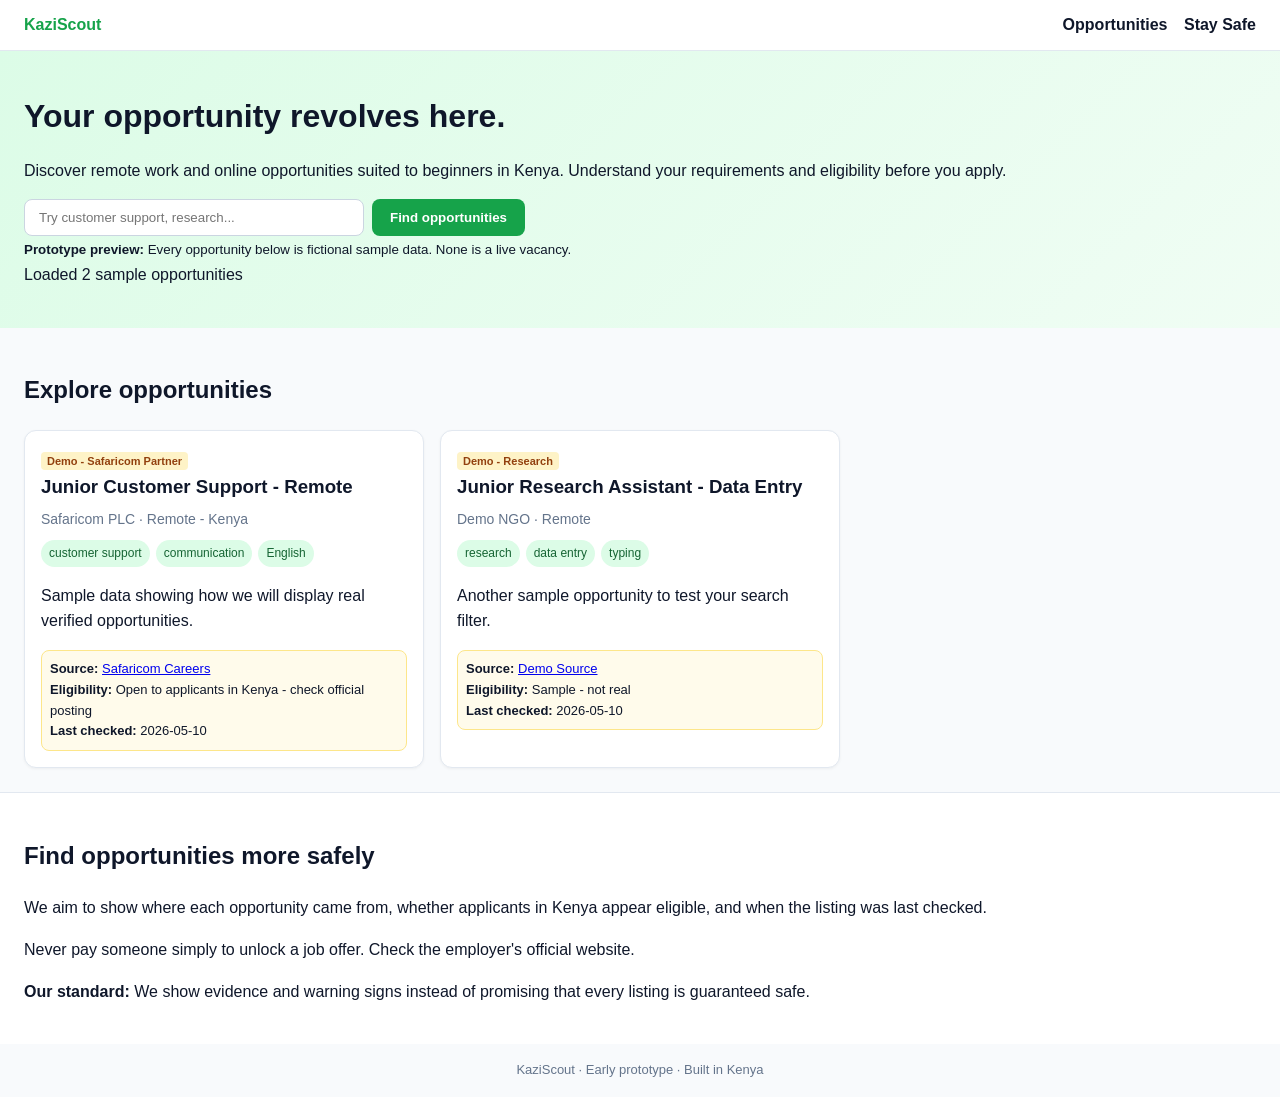
==== index.html @ 56556f4b "first commit" ====
<!DOCTYPE html>
<html lang="en">
<head>
<meta charset="UTF-8">
<meta name="viewport" content="width=device-width, initial-scale=1.0">
<title>KaziScout</title>
<link rel="stylesheet" href="style.css">
</head>
<body>
<header>
  <div class="logo">KaziScout</div>
  <nav><a href="#jobs">Opportunities</a> <a href="#safe">Stay Safe</a></nav>
</header>
<section class="hero">
  <h1>Your opportunity revolves here.</h1>
  <p>Discover remote work and online opportunities suited to beginners in Kenya. Understand your requirements and eligibility before you apply.</p>
  <form id="search-form">
    <input id="search-input" type="text" placeholder="Try customer support, research...">
    <button type="submit">Find opportunities</button>
  </form>
  <small><strong>Prototype preview:</strong> Every opportunity below is fictional sample data. None is a live vacancy.</small>
  <div id="search-status"></div>
</section>

<section id="jobs">
  <h2>Explore opportunities</h2>
  <div class="jobs"></div>
</section>

<section id="safe">
  <h2>Find opportunities more safely</h2>
  <p>We aim to show where each opportunity came from, whether applicants in Kenya appear eligible, and when the listing was last checked.</p>
  <p>Never pay someone simply to unlock a job offer. Check the employer's official website.</p>
  <p><strong>Our standard:</strong> We show evidence and warning signs instead of promising that every listing is guaranteed safe.</p>
</section>

<footer>KaziScout · Early prototype · Built in Kenya</footer>

<script src="script.js"></script>
</body>
</html>
---- style.css ----
*{box-sizing:border-box}body{font-family:Arial,sans-serif;margin:0;background:#f8fafc;color:#0f172a;line-height:1.6}
header{background:#ffffff;padding:12px 24px;display:flex;justify-content:space-between;border-bottom:1px solid #e2e8f0;position:sticky;top:0}
.logo{font-weight:800;color:#16a34a}nav a{margin-left:12px;text-decoration:none;color:#0f172a;font-weight:600}
.hero{padding:40px 24px;background:linear-gradient(135deg,#dcfce7,#f0fdf4)}
.hero h1{font-size:32px;margin:0 0 12px}#search-form{margin-top:16px;display:flex;gap:8px}
#search-form input{padding:10px 14px;border:1px solid #cbd5e1;border-radius:8px;flex:1;max-width:340px}
#search-form button{background:#16a34a;color:white;border:none;padding:10px 18px;border-radius:8px;cursor:pointer;font-weight:700}
#jobs{padding:24px}.jobs{display:grid;grid-template-columns:repeat(auto-fill,minmax(300px,1fr));gap:16px;margin-top:16px}
.job-card{background:white;border:1px solid #e2e8f0;border-radius:12px;padding:16px;box-shadow:0 1px 3px rgba(0,0,0,0.05)}
.job-card h3{margin:0 0 6px}.job-type{color:#64748b;font-size:14px}.tags{margin:8px 0}.tag{background:#dcfce7;color:#166534;padding:4px 8px;border-radius:20px;font-size:12px;margin-right:6px;display:inline-block}
.verification{background:#fffbeb;border:1px solid #fde68a;padding:8px;border-radius:8px;font-size:13px;margin-top:10px}
.demo-label{background:#fef3c7;color:#92400e;font-size:11px;padding:3px 6px;border-radius:4px;font-weight:700}
#safe{padding:24px;background:#ffffff;border-top:1px solid #e2e8f0}footer{padding:16px 24px;text-align:center;color:#64748b;font-size:13px}
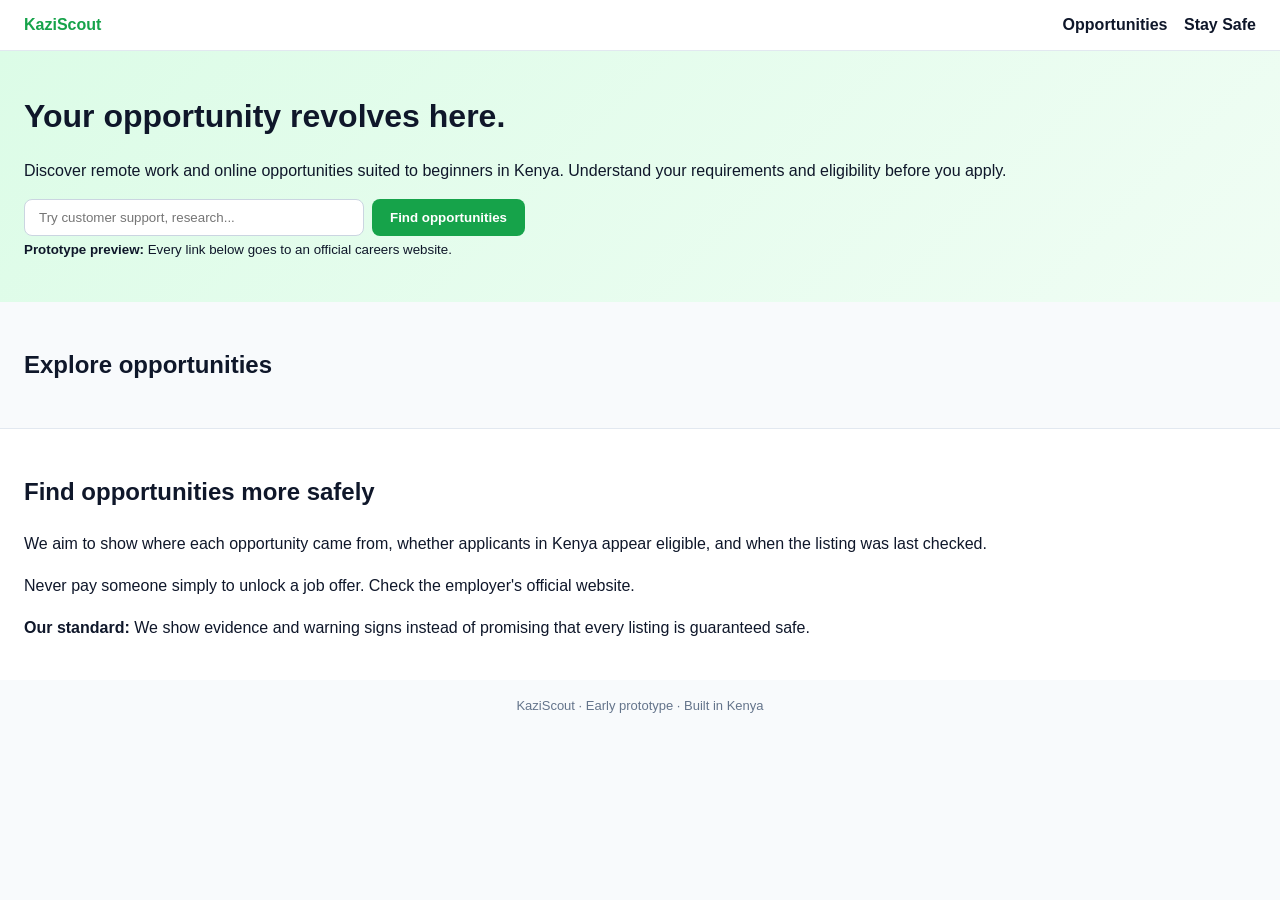
==== commit 478fd80a: "Fix disclaimer to verified official links" ====
--- a/index.html
+++ b/index.html
@@ -18,7 +18,7 @@
     <input id="search-input" type="text" placeholder="Try customer support, research...">
     <button type="submit">Find opportunities</button>
   </form>
-  <small><strong>Prototype preview:</strong> Every opportunity below is fictional sample data. None is a live vacancy.</small>
+  <small><strong>Prototype preview:</strong> Every link below goes to an official careers website.</small>
   <div id="search-status"></div>
 </section>
 
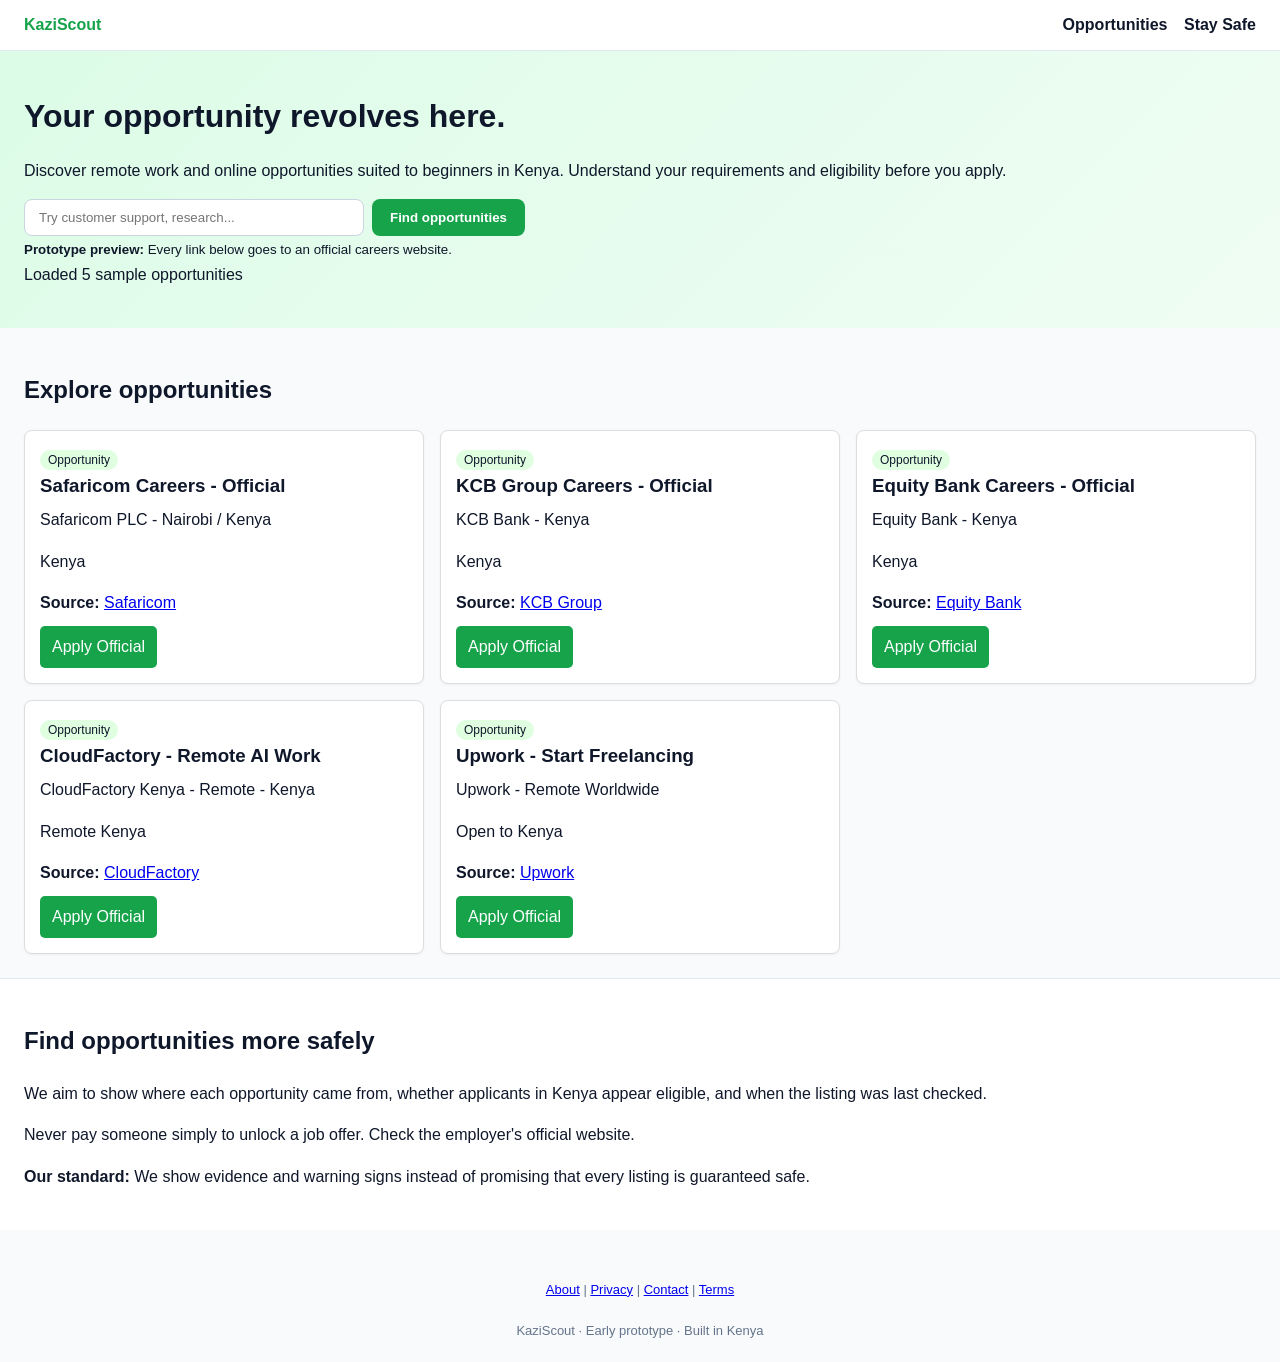
==== commit e3569130: "Add AdSense required pages" ====
--- a/index.html
+++ b/index.html
@@ -33,9 +33,10 @@
   <p>Never pay someone simply to unlock a job offer. Check the employer's official website.</p>
   <p><strong>Our standard:</strong> We show evidence and warning signs instead of promising that every listing is guaranteed safe.</p>
 </section>
-
-<footer>KaziScout · Early prototype · Built in Kenya</footer>
-
+<footer style="text-align:center;padding:20px;margin-top:30px">
+<a href="about.html">About</a> | <a href="privacy.html">Privacy</a> | <a href="contact.html">Contact</a> | <a href="terms.html">Terms</a>
+<br><br>KaziScout · Early prototype · Built in Kenya
+</footer>
 <script src="script.js"></script>
 </body>
 </html>
